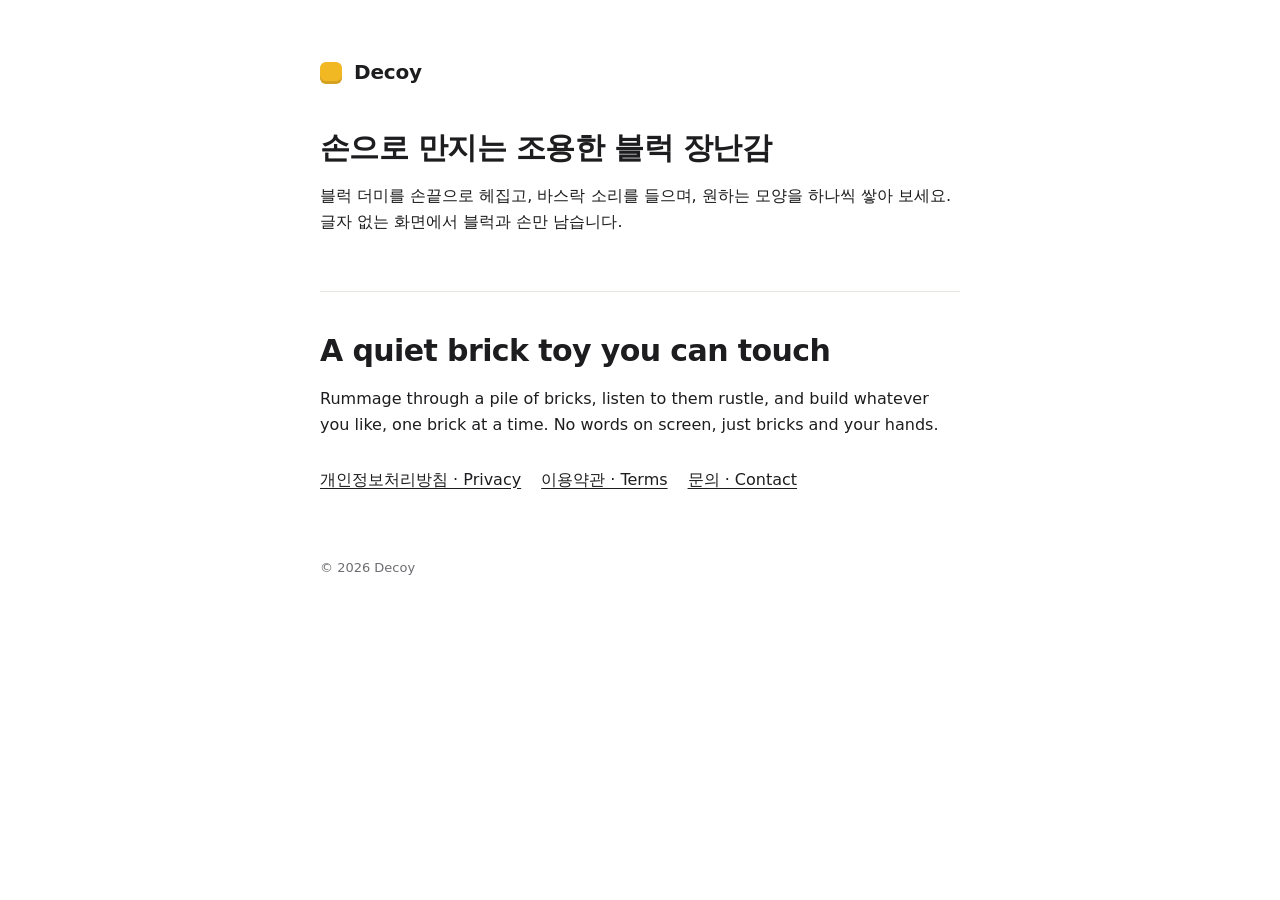
==== index.html @ 696fcb84 "Decoy 소개·개인정보처리방침·이용약관 페이지 Co-Authored-By: Claude Opus 5.5 <noreply@anthropic.com>" ====
<!doctype html>
<html lang="ko">
<head>
<meta charset="utf-8">
<meta name="viewport" content="width=device-width, initial-scale=1, viewport-fit=cover">
<title>Decoy</title>
<link rel="stylesheet" href="style.css">
</head>
<body>
<main>
  <header><span class="dot" aria-hidden="true"></span><a href="./">Decoy</a></header>
  <h1>손으로 만지는 조용한 블럭 장난감</h1>
  <p>블럭 더미를 손끝으로 헤집고, 바스락 소리를 들으며, 원하는 모양을 하나씩 쌓아 보세요. 글자 없는 화면에서 블럭과 손만 남습니다.</p>
  <div class="lang" lang="en">
    <h1>A quiet brick toy you can touch</h1>
    <p>Rummage through a pile of bricks, listen to them rustle, and build whatever you like, one brick at a time. No words on screen, just bricks and your hands.</p>
  </div>
  <nav class="links">
    <a href="privacy.html">개인정보처리방침 · Privacy</a>
    <a href="terms.html">이용약관 · Terms</a>
    <a href="https://github.com/dogoyster/decoy-web/issues">문의 · Contact</a>
  </nav>
  <footer>© 2026 Decoy</footer>
</main>
</body>
</html>
---- style.css ----
:root { --bg: #ffffff; --fg: #1d1d1f; --muted: #6e6e73; --line: #e8e6e1; --accent: #f2b824; color-scheme: light; }
@media (prefers-color-scheme: dark) { :root { --bg: #111110; --fg: #f2f2f0; --muted: #a1a19c; --line: #2a2a28; --accent: #f2b824; color-scheme: dark; } }
* { box-sizing: border-box; }
body { margin: 0; background: var(--bg); color: var(--fg); font: 16px/1.65 -apple-system, BlinkMacSystemFont, "Apple SD Gothic Neo", "Pretendard", system-ui, sans-serif; -webkit-font-smoothing: antialiased; }
main { max-width: 680px; margin: 0 auto; padding: 56px max(20px, env(safe-area-inset-left)) 80px max(20px, env(safe-area-inset-right)); }
header { display: flex; align-items: center; gap: 12px; margin-bottom: 40px; }
header a { color: inherit; text-decoration: none; font-weight: 700; font-size: 20px; letter-spacing: -0.01em; }
.dot { width: 22px; height: 22px; border-radius: 6px; background: var(--accent); box-shadow: inset 0 -3px 0 rgba(0,0,0,.12); }
h1 { font-size: 30px; line-height: 1.25; letter-spacing: -0.02em; margin: 0 0 8px; text-wrap: balance; }
h2 { font-size: 19px; margin: 36px 0 8px; letter-spacing: -0.01em; }
p, li { color: var(--fg); }
.meta { color: var(--muted); font-size: 14px; margin: 0 0 28px; }
.lang { border-top: 1px solid var(--line); margin-top: 56px; padding-top: 40px; }
nav.links { display: flex; gap: 20px; flex-wrap: wrap; margin-top: 28px; }
nav.links a, a { color: var(--fg); text-underline-offset: 3px; }
ul { padding-left: 20px; }
footer { color: var(--muted); font-size: 13px; margin-top: 64px; }
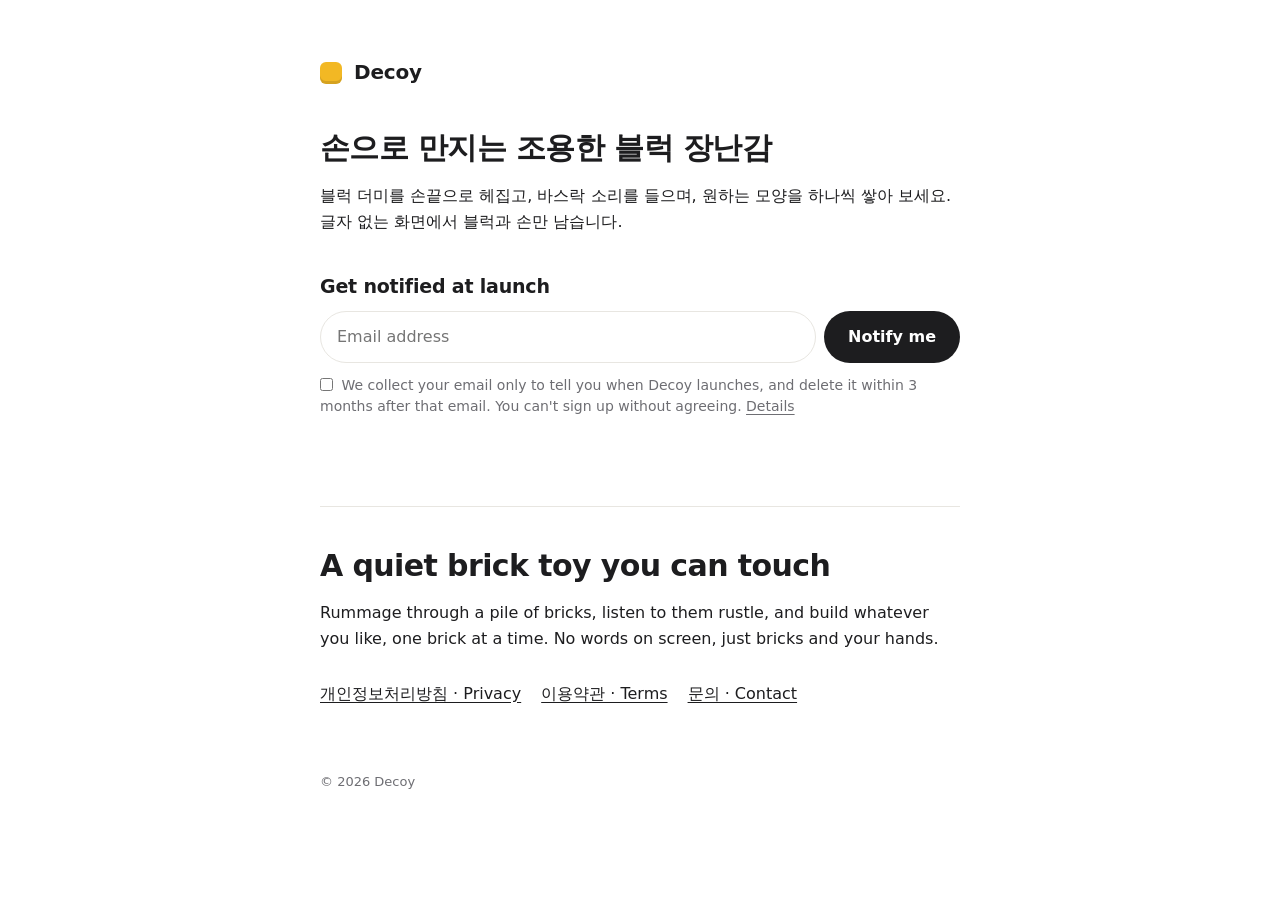
==== commit 3d059551: "출시 알림 대기 신청 폼과 개인정보처리방침 8조(출시 알림 신청) Co-Authored-By: Claude Opus 5.5 <noreply@anthropic.com>" ====
--- a/index.html
+++ b/index.html
@@ -11,6 +11,19 @@
   <header><span class="dot" aria-hidden="true"></span><a href="./">Decoy</a></header>
   <h1>손으로 만지는 조용한 블럭 장난감</h1>
   <p>블럭 더미를 손끝으로 헤집고, 바스락 소리를 들으며, 원하는 모양을 하나씩 쌓아 보세요. 글자 없는 화면에서 블럭과 손만 남습니다.</p>
+
+  <form class="wait" id="wait" novalidate>
+    <h2 id="w-title">출시되면 알려 드릴게요</h2>
+    <div class="wait-row">
+      <label for="w-email" class="sr" id="w-label">이메일</label>
+      <input id="w-email" type="email" name="email" autocomplete="email" inputmode="email" required maxlength="254" placeholder="이메일 주소">
+      <button type="submit" id="w-btn">알림 받기</button>
+    </div>
+    <!-- 사람은 보지 못하는 칸: 채워져 있으면 자동 입력으로 보고 저장하지 않는다 -->
+    <input class="hp" type="text" name="website" tabindex="-1" autocomplete="off" aria-hidden="true">
+    <label class="agree"><input type="checkbox" id="w-agree" required> <span id="w-agree-text">출시 소식을 보내기 위해 이메일 주소를 받고, 출시 알림을 보낸 뒤 3개월 안에 지웁니다. 동의하지 않으면 신청할 수 없어요.</span> <a href="privacy.html#waitlist" id="w-more">자세히</a></label>
+    <p class="wait-msg" id="w-msg" role="status" aria-live="polite"></p>
+  </form>
   <div class="lang" lang="en">
     <h1>A quiet brick toy you can touch</h1>
     <p>Rummage through a pile of bricks, listen to them rustle, and build whatever you like, one brick at a time. No words on screen, just bricks and your hands.</p>
@@ -22,5 +35,64 @@
   </nav>
   <footer>© 2026 Decoy</footer>
 </main>
+<script>
+(function () {
+  // 대기 명단 신청. 공개용 키라 페이지에 있어도 된다(서버는 join_waitlist 함수로 넣기만 허용).
+  var API = "https://dkoeulbfpwtxlfhounvq.supabase.co/rest/v1/rpc/join_waitlist";
+  var KEY = "sb_publishable_Qyt-b42bhEJ3N9RSfNocdA_tkohPm7J";
+  var ko = /^ko/i.test(navigator.language || "");
+  var t = ko ? {
+    invalid: "이메일 주소를 확인해 주세요.",
+    agree: "동의에 체크해 주세요.",
+    sending: "보내는 중…",
+    done: "신청됐어요. 출시되면 가장 먼저 알려 드릴게요.",
+    fail: "지금은 신청되지 않았어요. 잠시 후 다시 해 주세요."
+  } : {
+    invalid: "Please check your email address.",
+    agree: "Please tick the consent box.",
+    sending: "Sending…",
+    done: "You're on the list. We'll let you know when Decoy is out.",
+    fail: "That didn't go through. Please try again in a moment."
+  };
+  if (!ko) {
+    var set = function (id, s) { document.getElementById(id).textContent = s; };
+    set("w-title", "Get notified at launch");
+    set("w-label", "Email");
+    set("w-btn", "Notify me");
+    set("w-agree-text", "We collect your email only to tell you when Decoy launches, and delete it within 3 months after that email. You can't sign up without agreeing.");
+    set("w-more", "Details");
+    document.getElementById("w-more").href = "privacy.html#waitlist-en";
+    document.getElementById("w-email").placeholder = "Email address";
+  }
+
+  var q = new URLSearchParams(location.search);
+  // 어느 게시물에서 왔는지: 링크에 ?from=reel01 처럼 붙인다
+  var source = (q.get("from") || q.get("utm_source") || "").replace(/[^\w.-]/g, "").slice(0, 64);
+
+  var form = document.getElementById("wait"), email = document.getElementById("w-email"),
+      agree = document.getElementById("w-agree"), btn = document.getElementById("w-btn"),
+      msg = document.getElementById("w-msg");
+  var say = function (s, bad) { msg.textContent = s; msg.classList.toggle("bad", !!bad); };
+
+  form.addEventListener("submit", function (ev) {
+    ev.preventDefault();
+    var v = email.value.trim();
+    if (!/^[^@\s]+@[^@\s]+\.[^@\s]+$/.test(v) || v.length > 254) { say(t.invalid, true); email.focus(); return; }
+    if (!agree.checked) { say(t.agree, true); agree.focus(); return; }
+    if (form.website.value) { form.reset(); say(t.done); return; }
+    btn.disabled = true; say(t.sending);
+    fetch(API, {
+      method: "POST",
+      headers: { "apikey": KEY, "Content-Type": "application/json" },
+      body: JSON.stringify({ p_email: v, p_lang: navigator.language || "", p_source: source })
+    }).then(function (r) {
+      if (r.ok) { form.reset(); say(t.done); }
+      else if (r.status === 400) { say(t.invalid, true); }
+      else { say(t.fail, true); }
+    }).catch(function () { say(t.fail, true); })
+      .then(function () { btn.disabled = false; });
+  });
+})();
+</script>
 </body>
 </html>
--- a/style.css
+++ b/style.css
@@ -15,3 +15,17 @@
 nav.links a, a { color: var(--fg); text-underline-offset: 3px; }
 ul { padding-left: 20px; }
 footer { color: var(--muted); font-size: 13px; margin-top: 64px; }
+.wait { margin-top: 36px; }
+.wait h2 { margin-top: 0; }
+.wait-row { display: flex; gap: 8px; flex-wrap: wrap; }
+.wait input[type=email] { flex: 1 1 220px; min-width: 0; font: inherit; color: var(--fg); background: var(--bg); padding: 12px 16px; border: 1px solid var(--line); border-radius: 999px; outline: none; }
+.wait input[type=email]:focus { border-color: var(--muted); }
+.wait button { flex: 0 0 auto; font: inherit; font-weight: 700; padding: 12px 24px; border: 0; border-radius: 999px; background: var(--fg); color: var(--bg); cursor: pointer; }
+.wait button:disabled { opacity: .5; cursor: default; }
+.agree { display: block; margin-top: 12px; color: var(--muted); font-size: 14px; line-height: 1.5; }
+.agree input { margin: 0 4px 0 0; vertical-align: -1px; }
+.agree a { color: var(--muted); }
+.wait-msg { min-height: 1.5em; margin: 10px 0 0; font-size: 15px; }
+.wait-msg.bad { color: #c2410c; }
+.sr { position: absolute; width: 1px; height: 1px; overflow: hidden; clip: rect(0 0 0 0); white-space: nowrap; }
+.hp { position: absolute; left: -9999px; width: 1px; height: 1px; opacity: 0; }
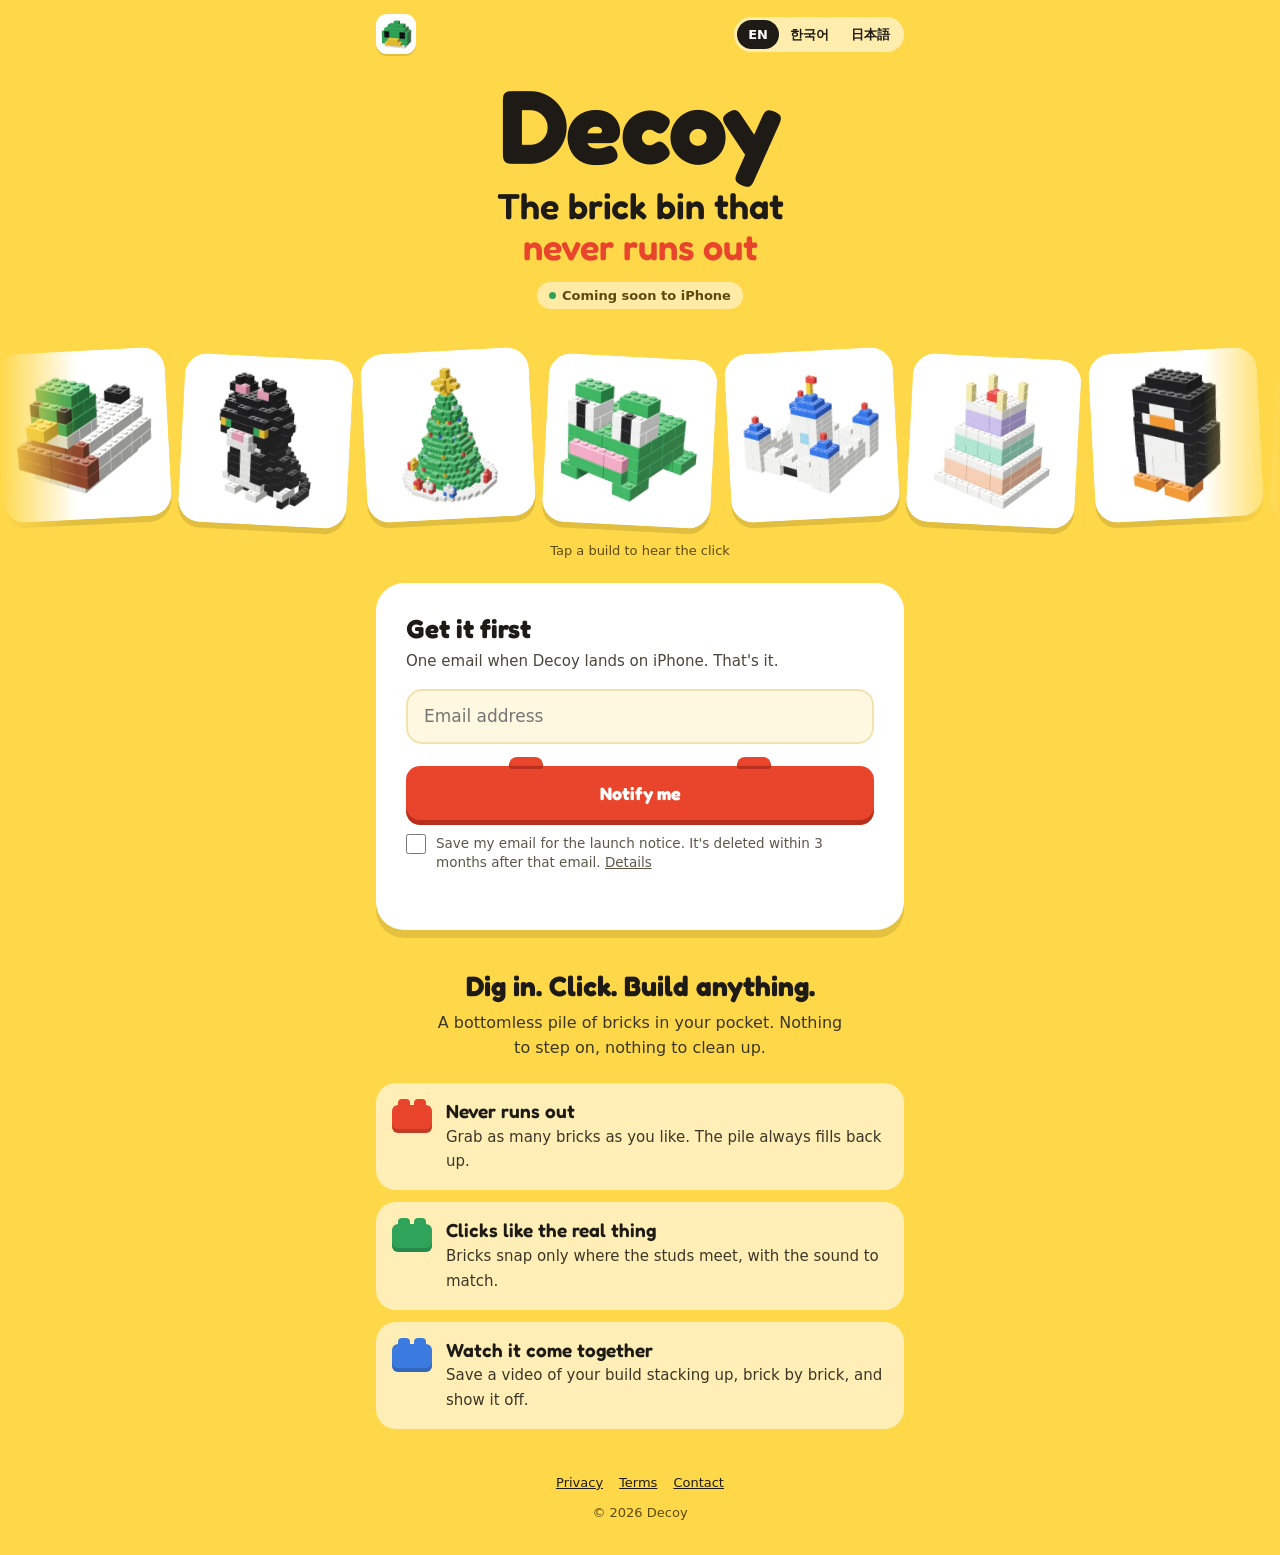
==== commit 6d09b828: "대기 신청 페이지 새로: 부제 '끝없이 나오는 블럭 상자', 영어 기본 + 한국어·일본어, 흐르는 작품 줄과 딸깍 소리, 공유 이미지 Co-Authored-By: Claude Op" ====
--- a/index.html
+++ b/index.html
@@ -1,95 +1,322 @@
 <!doctype html>
-<html lang="ko">
+<html lang="en">
 <head>
 <meta charset="utf-8">
 <meta name="viewport" content="width=device-width, initial-scale=1, viewport-fit=cover">
-<title>Decoy</title>
-<link rel="stylesheet" href="style.css">
+<meta name="color-scheme" content="light">
+<meta name="theme-color" content="#FFD84A">
+<title>Decoy · The brick bin that never runs out</title>
+<meta name="description" content="A bottomless pile of bricks on your iPhone. Dig in, hear the click, build anything. Join the waitlist.">
+<meta property="og:title" content="Decoy · The brick bin that never runs out">
+<meta property="og:description" content="Dig in. Click. Build anything. Coming soon to iPhone.">
+<meta property="og:image" content="https://dogoyster.github.io/decoy-web/img/og.png">
+<meta property="og:url" content="https://dogoyster.github.io/decoy-web/">
+<meta property="og:type" content="website">
+<meta name="twitter:card" content="summary_large_image">
+<link rel="icon" href="img/icon.png">
+<link rel="apple-touch-icon" href="img/icon.png">
+<link rel="preconnect" href="https://fonts.googleapis.com">
+<link rel="preconnect" href="https://fonts.gstatic.com" crossorigin>
+<link rel="stylesheet" href="https://fonts.googleapis.com/css2?family=Fredoka:wght@600;700&family=Jua&family=M+PLUS+Rounded+1c:wght@800&display=swap">
+<style>
+  :root {
+    --sun: #FFD84A; --sun-deep: #F5C518; --ink: #1E1B16; --ink-2: #5C4A10;
+    --paper: #FFFFFF; --brick: #E8452C; --brick-dark: #B8301B; --green: #2FA35A;
+    --display: "Fredoka", ui-rounded, "Arial Rounded MT Bold", system-ui, sans-serif;
+    --body: -apple-system, BlinkMacSystemFont, "Apple SD Gothic Neo", "Hiragino Sans", "Pretendard", system-ui, sans-serif;
+    color-scheme: light;
+  }
+  :lang(ko) body { word-break: keep-all; overflow-wrap: anywhere; }
+  :lang(ko) { --display: "Jua", "Fredoka", ui-rounded, "Apple SD Gothic Neo", sans-serif; }
+  :lang(ja) { --display: "M PLUS Rounded 1c", "Fredoka", ui-rounded, "Hiragino Maru Gothic ProN", sans-serif; }
+  * { box-sizing: border-box; }
+  html { -webkit-text-size-adjust: 100%; }
+  body { margin: 0; background: var(--sun); color: var(--ink); font: 16px/1.55 var(--body); -webkit-font-smoothing: antialiased; overflow-x: hidden; }
+  .wrap { max-width: 560px; margin: 0 auto; padding: 0 max(16px, env(safe-area-inset-left)) 0 max(16px, env(safe-area-inset-right)); }
+
+  /* 위 막대: 아이콘 + 언어 */
+  .top { display: flex; align-items: center; justify-content: space-between; padding-top: max(14px, env(safe-area-inset-top)); }
+  .top img { width: 40px; height: 40px; border-radius: 11px; box-shadow: 0 2px 0 rgba(0,0,0,.12); display: block; }
+  .langs { display: flex; background: rgba(255,255,255,.55); border-radius: 999px; padding: 3px; }
+  .langs button { font: 600 13px/1 var(--body); color: var(--ink); background: none; border: 0; padding: 8px 11px; border-radius: 999px; cursor: pointer; }
+  .langs button[aria-pressed="true"] { background: var(--ink); color: #fff; }
+
+  /* 이름과 부제 */
+  .hero { text-align: center; padding: 22px 0 6px; }
+  .name { font: 700 clamp(64px, 20vw, 104px)/.95 "Fredoka", ui-rounded, sans-serif; letter-spacing: -0.02em; margin: 0; }
+  .sub { font: 400 clamp(25px, 7.4vw, 36px)/1.15 var(--display); margin: 10px auto 0; max-width: 13em; text-wrap: balance; }
+  :lang(en) .sub { font-weight: 600; }
+  .sub em { font-style: normal; color: var(--brick); }
+  .soon { display: inline-flex; align-items: center; gap: 6px; margin-top: 14px; font: 600 13px/1 var(--body); color: var(--ink-2); background: rgba(255,255,255,.5); padding: 7px 12px; border-radius: 999px; }
+  .soon::before { content: ""; width: 7px; height: 7px; border-radius: 50%; background: var(--green); }
+
+  /* 끝없이 흘러가는 작품 줄 */
+  .belt { margin: 22px 0 4px; overflow: hidden; padding: 14px 0 18px; -webkit-mask-image: linear-gradient(90deg, transparent, #000 6%, #000 94%, transparent); mask-image: linear-gradient(90deg, transparent, #000 6%, #000 94%, transparent); }
+  .track { display: flex; gap: 14px; width: max-content; animation: roll 38s linear infinite; }
+  .belt:hover .track { animation-play-state: paused; }
+  .tile { flex: 0 0 auto; width: 136px; height: 136px; border: 0; padding: 0; border-radius: 22px; background: var(--paper); box-shadow: 0 6px 0 rgba(92,74,16,.18); cursor: pointer; -webkit-tap-highlight-color: transparent; }
+  .tile img { width: 100%; height: 100%; border-radius: 22px; display: block; pointer-events: none; }
+  .tile:nth-child(odd) { transform: rotate(-3deg); }
+  .tile:nth-child(even) { transform: rotate(3deg) translateY(6px); }
+  .tile.hop { animation: hop .38s cubic-bezier(.3,1.6,.5,1); }
+  @keyframes roll { to { transform: translateX(-50%); } }
+  @keyframes hop { 0% { translate: 0 0; } 40% { translate: 0 -16px; } 100% { translate: 0 0; } }
+  .hint { text-align: center; font-size: 13px; color: var(--ink-2); margin: 0; }
+
+  /* 신청 카드 */
+  .card { background: var(--paper); border-radius: 28px; padding: 24px 20px 20px; margin: 22px 0 0; box-shadow: 0 8px 0 rgba(92,74,16,.16); }
+  .card h2 { font: 400 26px/1.2 var(--display); margin: 0; }
+  :lang(en) .card h2 { font-weight: 700; }
+  .card .lead { margin: 6px 0 16px; color: #4a4639; font-size: 15px; }
+  .field { display: block; width: 100%; font: 17px/1.2 var(--body); color: var(--ink); background: #FFF8E1; border: 2px solid #F1E3B0; border-radius: 16px; padding: 15px 16px; outline: none; -webkit-appearance: none; appearance: none; }
+  .field:focus { border-color: var(--ink); background: #fff; }
+  .go { position: relative; display: block; width: 100%; margin-top: 22px; font: 700 18px/1 var(--display); color: #fff; background: var(--brick); border: 0; border-radius: 14px; padding: 18px 16px; box-shadow: 0 5px 0 var(--brick-dark); cursor: pointer; -webkit-tap-highlight-color: transparent; transition: transform .08s, box-shadow .08s; }
+  :lang(ko) .go, :lang(ja) .go { font-weight: 400; }
+  :lang(ja) .go { font-weight: 800; }
+  /* 버튼 위 돌기 둘: 블럭처럼 */
+  .go::before, .go::after { content: ""; position: absolute; top: -9px; width: 34px; height: 12px; border-radius: 8px 8px 3px 3px; background: var(--brick); box-shadow: inset 0 -3px 0 var(--brick-dark); }
+  .go::before { left: 22%; } .go::after { right: 22%; }
+  .go:active { transform: translateY(4px); box-shadow: 0 1px 0 var(--brick-dark); }
+  .go:disabled { opacity: .6; cursor: default; }
+  .agree { display: flex; gap: 10px; align-items: flex-start; margin-top: 14px; font-size: 13.5px; line-height: 1.45; color: #5b5748; cursor: pointer; }
+  .agree input { flex: 0 0 auto; width: 20px; height: 20px; margin: 0; accent-color: var(--ink); }
+  .agree a { color: inherit; }
+  .msg { min-height: 1.4em; margin: 12px 0 0; font-size: 15px; font-weight: 600; text-align: center; }
+  .msg.ok { color: var(--green); } .msg.bad { color: var(--brick-dark); }
+  .hp { position: absolute; left: -9999px; width: 1px; height: 1px; opacity: 0; }
+  .sr { position: absolute; width: 1px; height: 1px; overflow: hidden; clip: rect(0 0 0 0); white-space: nowrap; }
+
+  /* 무엇을 하는 앱인지 */
+  .pitch { text-align: center; margin: 40px 0 8px; }
+  .pitch h3 { font: 400 28px/1.2 var(--display); margin: 0; text-wrap: balance; }
+  :lang(en) .pitch h3 { font-weight: 700; }
+  .pitch p { margin: 8px auto 0; max-width: 26em; color: #3b3627; }
+  .feats { list-style: none; padding: 0; margin: 22px 0 0; display: grid; gap: 12px; text-align: left; }
+  .feats li { display: flex; gap: 14px; align-items: flex-start; background: rgba(255,255,255,.6); border-radius: 20px; padding: 16px; }
+  .feats b { display: block; font: 400 19px/1.25 var(--display); margin-bottom: 2px; }
+  :lang(en) .feats b { font-weight: 600; }
+  .feats span { font-size: 15px; color: #3b3627; }
+  .chip { flex: 0 0 auto; width: 40px; height: 28px; margin-top: 6px; border-radius: 6px; position: relative; box-shadow: inset 0 -4px 0 rgba(0,0,0,.16); }
+  .chip::before, .chip::after { content: ""; position: absolute; top: -6px; width: 12px; height: 7px; border-radius: 4px 4px 1px 1px; background: inherit; }
+  .chip::before { left: 6px; } .chip::after { right: 6px; }
+  .c1 { background: var(--brick); } .c2 { background: var(--green); } .c3 { background: #3B7BE0; }
+
+  footer { text-align: center; padding: 36px 0 max(32px, env(safe-area-inset-bottom)); font-size: 13px; color: var(--ink-2); }
+  footer nav { display: flex; justify-content: center; gap: 16px; flex-wrap: wrap; margin-bottom: 10px; }
+  footer a { color: var(--ink); }
+
+  @media (min-width: 720px) {
+    .tile { width: 168px; height: 168px; }
+    .card { padding: 30px 30px 24px; }
+  }
+  @media (prefers-reduced-motion: reduce) {
+    .track { animation: none; }
+    .belt { overflow-x: auto; }
+    .tile.hop { animation: none; }
+  }
+</style>
 </head>
 <body>
-<main>
-  <header><span class="dot" aria-hidden="true"></span><a href="./">Decoy</a></header>
-  <h1>손으로 만지는 조용한 블럭 장난감</h1>
-  <p>블럭 더미를 손끝으로 헤집고, 바스락 소리를 들으며, 원하는 모양을 하나씩 쌓아 보세요. 글자 없는 화면에서 블럭과 손만 남습니다.</p>
-
-  <form class="wait" id="wait" novalidate>
-    <h2 id="w-title">출시되면 알려 드릴게요</h2>
-    <div class="wait-row">
-      <label for="w-email" class="sr" id="w-label">이메일</label>
-      <input id="w-email" type="email" name="email" autocomplete="email" inputmode="email" required maxlength="254" placeholder="이메일 주소">
-      <button type="submit" id="w-btn">알림 받기</button>
+<div class="wrap">
+  <div class="top">
+    <img src="img/icon.png" alt="">
+    <div class="langs" role="group" aria-label="Language">
+      <button type="button" data-lang="en" aria-pressed="true">EN</button>
+      <button type="button" data-lang="ko" aria-pressed="false">한국어</button>
+      <button type="button" data-lang="ja" aria-pressed="false">日本語</button>
     </div>
+  </div>
+
+  <header class="hero">
+    <h1 class="name">Decoy</h1>
+    <p class="sub" data-t="sub" data-html>The brick bin that <em>never runs out</em></p>
+    <span class="soon" data-t="soon">Coming soon to iPhone</span>
+  </header>
+</div>
+
+<div class="belt" id="belt" aria-hidden="true"><div class="track" id="track"></div></div>
+<p class="hint" data-t="hint">Tap a build to hear the click</p>
+
+<div class="wrap">
+  <form class="card" id="wait" novalidate>
+    <h2 data-t="formTitle">Get it first</h2>
+    <p class="lead" data-t="formLead">One email when Decoy lands on iPhone. That's it.</p>
+    <label for="w-email" class="sr" data-t="emailLabel">Email</label>
+    <input class="field" id="w-email" type="email" name="email" autocomplete="email" inputmode="email" required maxlength="254" placeholder="Email address" data-ph="placeholder">
     <!-- 사람은 보지 못하는 칸: 채워져 있으면 자동 입력으로 보고 저장하지 않는다 -->
     <input class="hp" type="text" name="website" tabindex="-1" autocomplete="off" aria-hidden="true">
-    <label class="agree"><input type="checkbox" id="w-agree" required> <span id="w-agree-text">출시 소식을 보내기 위해 이메일 주소를 받고, 출시 알림을 보낸 뒤 3개월 안에 지웁니다. 동의하지 않으면 신청할 수 없어요.</span> <a href="privacy.html#waitlist" id="w-more">자세히</a></label>
-    <p class="wait-msg" id="w-msg" role="status" aria-live="polite"></p>
+    <button class="go" type="submit" id="w-btn" data-t="button">Notify me</button>
+    <label class="agree"><input type="checkbox" id="w-agree" required> <span><span data-t="consent">Save my email for the launch notice. It's deleted within 3 months after that email.</span> <a href="privacy.html#waitlist-en" id="w-more" data-t="details">Details</a></span></label>
+    <p class="msg" id="w-msg" role="status" aria-live="polite"></p>
   </form>
-  <div class="lang" lang="en">
-    <h1>A quiet brick toy you can touch</h1>
-    <p>Rummage through a pile of bricks, listen to them rustle, and build whatever you like, one brick at a time. No words on screen, just bricks and your hands.</p>
-  </div>
-  <nav class="links">
-    <a href="privacy.html">개인정보처리방침 · Privacy</a>
-    <a href="terms.html">이용약관 · Terms</a>
-    <a href="https://github.com/dogoyster/decoy-web/issues">문의 · Contact</a>
-  </nav>
-  <footer>© 2026 Decoy</footer>
-</main>
+
+  <section class="pitch">
+    <h3 data-t="tagline">Dig in. Click. Build anything.</h3>
+    <p data-t="body">A bottomless pile of bricks in your pocket. Nothing to step on, nothing to clean up.</p>
+    <ul class="feats">
+      <li><i class="chip c1"></i><div><b data-t="f1">Never runs out</b><span data-t="f1d">Grab as many bricks as you like. The pile always fills back up.</span></div></li>
+      <li><i class="chip c2"></i><div><b data-t="f2">Clicks like the real thing</b><span data-t="f2d">Bricks snap only where the studs meet, with the sound to match.</span></div></li>
+      <li><i class="chip c3"></i><div><b data-t="f3">Watch it come together</b><span data-t="f3d">Save a video of your build stacking up, brick by brick, and show it off.</span></div></li>
+    </ul>
+  </section>
+
+  <footer>
+    <nav>
+      <a href="privacy.html" data-t="privacy">Privacy</a>
+      <a href="terms.html" data-t="terms">Terms</a>
+      <a href="https://github.com/dogoyster/decoy-web/issues" data-t="contact">Contact</a>
+    </nav>
+    © 2026 Decoy
+  </footer>
+</div>
+
 <script>
 (function () {
+  var T = {
+    en: {
+      sub: 'The brick bin that <em>never runs out</em>',
+      soon: "Coming soon to iPhone",
+      hint: "Tap a build to hear the click",
+      formTitle: "Get it first",
+      formLead: "One email when Decoy lands on iPhone. That's it.",
+      emailLabel: "Email", placeholder: "Email address",
+      button: "Notify me",
+      consent: "Save my email for the launch notice. It's deleted within 3 months after that email.",
+      details: "Details",
+      tagline: "Dig in. Click. Build anything.",
+      body: "A bottomless pile of bricks in your pocket. Nothing to step on, nothing to clean up.",
+      f1: "Never runs out", f1d: "Grab as many bricks as you like. The pile always fills back up.",
+      f2: "Clicks like the real thing", f2d: "Bricks snap only where the studs meet, with the sound to match.",
+      f3: "Watch it come together", f3d: "Save a video of your build stacking up, brick by brick, and show it off.",
+      privacy: "Privacy", terms: "Terms", contact: "Contact",
+      invalid: "Please check your email address.",
+      agree: "Please tick the box to agree.",
+      sending: "Sending…",
+      done: "You're in. We'll tell you the moment it's out.",
+      fail: "That didn't go through. Try again in a moment.",
+      title: "Decoy · The brick bin that never runs out",
+      privacyHash: "#waitlist-en"
+    },
+    ko: {
+      sub: '<em>끝없이 나오는</em> 블럭 상자',
+      soon: "iPhone 출시 예정",
+      hint: "작품을 누르면 딸깍 소리가 나요",
+      formTitle: "가장 먼저 받아 보세요",
+      formLead: "iPhone에 나오는 날, 메일 한 통만 보내요.",
+      emailLabel: "이메일", placeholder: "이메일 주소",
+      button: "출시 알림 받기",
+      consent: "출시 알림을 위해 이메일을 저장하는 데 동의해요. 알림을 보낸 뒤 3개월 안에 지워요.",
+      details: "자세히",
+      tagline: "헤집고, 딸깍, 뭐든 쌓아요",
+      body: "주머니 속 바닥 없는 블럭 더미. 밟을 일도, 치울 일도 없어요.",
+      f1: "끝없이 꺼내 써요", f1d: "블럭을 얼마든지 꺼내도 더미가 다시 차올라요.",
+      f2: "진짜처럼 딸깍", f2d: "돌기가 맞는 자리에만 붙어요. 소리까지 그대로.",
+      f3: "쌓이는 장면을 영상으로", f3d: "블럭이 하나씩 쌓이는 영상으로 저장해서 자랑해요.",
+      privacy: "개인정보처리방침", terms: "이용약관", contact: "문의",
+      invalid: "이메일 주소를 확인해 주세요.",
+      agree: "동의에 체크해 주세요.",
+      sending: "보내는 중…",
+      done: "신청됐어요. 나오는 날 바로 알려 드릴게요.",
+      fail: "지금은 신청되지 않았어요. 잠시 후 다시 해 주세요.",
+      title: "Decoy · 끝없이 나오는 블럭 상자",
+      privacyHash: "#waitlist"
+    },
+    ja: {
+      sub: '<em>底なしの</em>ブロック箱',
+      soon: "iPhone版 近日公開",
+      hint: "作品をタップすると、カチッと鳴ります",
+      formTitle: "いち早く遊ぼう",
+      formLead: "iPhone版が出たら、メールを一通だけお送りします。",
+      emailLabel: "メール", placeholder: "メールアドレス",
+      button: "リリース通知を受け取る",
+      consent: "リリース通知のためにメールアドレスを保存することに同意します。通知後3か月以内に削除します。",
+      details: "詳細",
+      tagline: "かき混ぜて、カチッ、なんでも作ろう",
+      body: "ポケットの中の、底なしのブロックの山。踏んで痛いことも、片付けもなし。",
+      f1: "いくらでも取り出せる", f1d: "どれだけ使っても、山はまたいっぱいに。",
+      f2: "本物みたいにカチッ", f2d: "ポッチが合う場所にだけはまります。音もそのまま。",
+      f3: "できあがる様子を動画に", f3d: "ひとつずつ積み上がる動画を保存して、シェアしよう。",
+      privacy: "プライバシー", terms: "利用規約", contact: "お問い合わせ",
+      invalid: "メールアドレスをご確認ください。",
+      agree: "同意にチェックしてください。",
+      sending: "送信中…",
+      done: "登録しました。リリースしたらすぐにお知らせします。",
+      fail: "うまく送れませんでした。少し時間をおいて、もう一度お試しください。",
+      title: "Decoy · 底なしのブロック箱",
+      privacyHash: "#waitlist-en"
+    }
+  };
+
+  // 언어: 주소의 ?lang= → 전에 고른 것 → 영어
+  var q = new URLSearchParams(location.search);
+  var store = { get: function () { try { return localStorage.getItem("decoy.lang"); } catch (e) { return null; } },
+                set: function (v) { try { localStorage.setItem("decoy.lang", v); } catch (e) {} } };
+  var lang = [q.get("lang"), store.get(), "en"].filter(function (l) { return l && T[l]; })[0];
+  var t = T[lang];
+
+  function apply(l) {
+    lang = l; t = T[l];
+    document.documentElement.lang = l;
+    document.title = t.title;
+    document.querySelectorAll("[data-t]").forEach(function (el) {
+      var k = el.getAttribute("data-t");
+      if (el.hasAttribute("data-html")) el.innerHTML = t[k]; else el.textContent = t[k];
+    });
+    document.querySelectorAll("[data-ph]").forEach(function (el) { el.placeholder = t[el.getAttribute("data-ph")]; });
+    document.getElementById("w-more").href = "privacy.html" + t.privacyHash;
+    document.querySelectorAll(".langs button").forEach(function (b) { b.setAttribute("aria-pressed", String(b.dataset.lang === l)); });
+    document.getElementById("w-msg").textContent = "";
+  }
+  document.querySelectorAll(".langs button").forEach(function (b) {
+    b.addEventListener("click", function () { apply(b.dataset.lang); store.set(b.dataset.lang); });
+  });
+  apply(lang);
+
+  // 작품 줄: 두 번 이어 붙여 끝없이 흐르게
+  var builds = ["duck", "tuxedo", "tree", "frog", "castle", "cake", "penguin", "chick"];
+  var track = document.getElementById("track");
+  builds.concat(builds).forEach(function (n) {
+    var b = document.createElement("button");
+    b.type = "button"; b.className = "tile"; b.tabIndex = -1;
+    b.innerHTML = '<img src="img/' + n + '.webp" alt="" width="168" height="168" decoding="async">';
+    track.appendChild(b);
+  });
+
+  // 누르면 통 튀고 딸깍
+  var snaps = [0, 1, 2, 3].map(function (i) { var a = new Audio("sfx/snap_" + i + ".wav"); a.preload = "auto"; return a; });
+  track.addEventListener("click", function (ev) {
+    var tile = ev.target.closest(".tile"); if (!tile) return;
+    tile.classList.remove("hop"); void tile.offsetWidth; tile.classList.add("hop");
+    var a = snaps[Math.floor(Math.random() * snaps.length)].cloneNode();
+    a.volume = 0.9; a.play().catch(function () {});
+  });
+
   // 대기 명단 신청. 공개용 키라 페이지에 있어도 된다(서버는 join_waitlist 함수로 넣기만 허용).
   var API = "https://dkoeulbfpwtxlfhounvq.supabase.co/rest/v1/rpc/join_waitlist";
   var KEY = "sb_publishable_Qyt-b42bhEJ3N9RSfNocdA_tkohPm7J";
-  var ko = /^ko/i.test(navigator.language || "");
-  var t = ko ? {
-    invalid: "이메일 주소를 확인해 주세요.",
-    agree: "동의에 체크해 주세요.",
-    sending: "보내는 중…",
-    done: "신청됐어요. 출시되면 가장 먼저 알려 드릴게요.",
-    fail: "지금은 신청되지 않았어요. 잠시 후 다시 해 주세요."
-  } : {
-    invalid: "Please check your email address.",
-    agree: "Please tick the consent box.",
-    sending: "Sending…",
-    done: "You're on the list. We'll let you know when Decoy is out.",
-    fail: "That didn't go through. Please try again in a moment."
-  };
-  if (!ko) {
-    var set = function (id, s) { document.getElementById(id).textContent = s; };
-    set("w-title", "Get notified at launch");
-    set("w-label", "Email");
-    set("w-btn", "Notify me");
-    set("w-agree-text", "We collect your email only to tell you when Decoy launches, and delete it within 3 months after that email. You can't sign up without agreeing.");
-    set("w-more", "Details");
-    document.getElementById("w-more").href = "privacy.html#waitlist-en";
-    document.getElementById("w-email").placeholder = "Email address";
-  }
-
-  var q = new URLSearchParams(location.search);
   // 어느 게시물에서 왔는지: 링크에 ?from=reel01 처럼 붙인다
   var source = (q.get("from") || q.get("utm_source") || "").replace(/[^\w.-]/g, "").slice(0, 64);
-
   var form = document.getElementById("wait"), email = document.getElementById("w-email"),
       agree = document.getElementById("w-agree"), btn = document.getElementById("w-btn"),
       msg = document.getElementById("w-msg");
-  var say = function (s, bad) { msg.textContent = s; msg.classList.toggle("bad", !!bad); };
+  function say(s, kind) { msg.textContent = s; msg.className = "msg" + (kind ? " " + kind : ""); }
 
   form.addEventListener("submit", function (ev) {
     ev.preventDefault();
     var v = email.value.trim();
-    if (!/^[^@\s]+@[^@\s]+\.[^@\s]+$/.test(v) || v.length > 254) { say(t.invalid, true); email.focus(); return; }
-    if (!agree.checked) { say(t.agree, true); agree.focus(); return; }
-    if (form.website.value) { form.reset(); say(t.done); return; }
+    if (!/^[^@\s]+@[^@\s]+\.[^@\s]+$/.test(v) || v.length > 254) { say(t.invalid, "bad"); email.focus(); return; }
+    if (!agree.checked) { say(t.agree, "bad"); return; }
+    if (form.website.value) { form.reset(); say(t.done, "ok"); return; }
     btn.disabled = true; say(t.sending);
     fetch(API, {
       method: "POST",
       headers: { "apikey": KEY, "Content-Type": "application/json" },
-      body: JSON.stringify({ p_email: v, p_lang: navigator.language || "", p_source: source })
+      body: JSON.stringify({ p_email: v, p_lang: lang, p_source: source })
     }).then(function (r) {
-      if (r.ok) { form.reset(); say(t.done); }
-      else if (r.status === 400) { say(t.invalid, true); }
-      else { say(t.fail, true); }
-    }).catch(function () { say(t.fail, true); })
+      if (r.ok) { form.reset(); say(t.done, "ok"); }
+      else if (r.status === 400) { say(t.invalid, "bad"); }
+      else { say(t.fail, "bad"); }
+    }).catch(function () { say(t.fail, "bad"); })
       .then(function () { btn.disabled = false; });
   });
 })();
